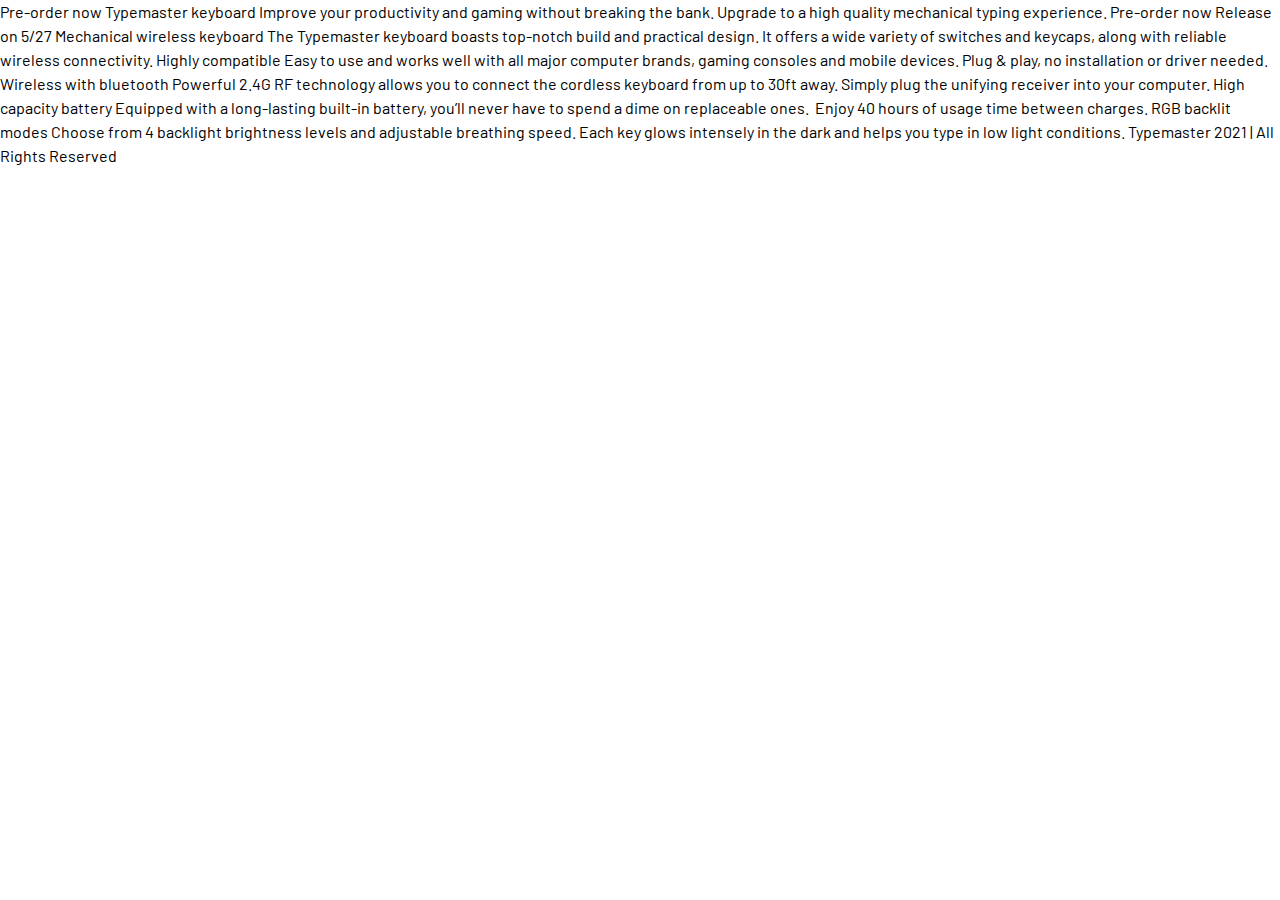
==== starter-code/index.html @ e9ad3c83 "first commit" ====
<!DOCTYPE html>
<html lang="en">
<head>
  <meta charset="UTF-8">
  <meta name="viewport" content="width=device-width, initial-scale=1.0">

  <link rel="icon" type="image/png" sizes="32x32" href="./assets/favicon-32x32.png">
  <link rel="preconnect" href="https://fonts.googleapis.com">
  <link rel="preconnect" href="https://fonts.gstatic.com" crossorigin>
  <link href="https://fonts.googleapis.com/css2?family=Barlow:wght@400;700&display=swap" rel="stylesheet"> 

  <link rel="stylesheet" href="/scss/main.css">
  
  <title>Frontend Mentor | Typemaster pre-launch landing page</title>
</head>
<body>
  Pre-order now

  Typemaster keyboard

  Improve your productivity and gaming without breaking the bank. Upgrade to a high quality 
  mechanical typing experience.

  Pre-order now
  Release on 5/27

  Mechanical wireless keyboard
  The Typemaster keyboard boasts top-notch build and practical design. It offers a wide variety 
  of switches and keycaps, along with reliable wireless connectivity.

  Highly compatible
  Easy to use and works well with all major computer brands, gaming consoles and mobile devices. 
  Plug & play, no installation or driver needed.

  Wireless with bluetooth
  Powerful 2.4G RF technology allows you to connect the cordless keyboard from up to 30ft away. 
  Simply plug the unifying receiver into your computer.

  High capacity battery
  Equipped with a long-lasting built-in battery, you’ll never have to spend a dime on replaceable ones. 
  Enjoy 40 hours of usage time between charges.

  RGB backlit modes
  Choose from 4 backlight brightness levels and adjustable breathing speed. Each key glows intensely in the dark and helps
  you type in low light conditions.

  Typemaster 2021 | All Rights Reserved
</body>
</html>
---- scss/main.css ----
/* Box sizing rules */
*,
*::before,
*::after {
  -webkit-box-sizing: border-box;
          box-sizing: border-box;
}

/* Remove default margin */
body,
h1,
h2,
h3,
h4,
p,
figure,
blockquote,
dl,
dd {
  margin: 0;
}

/* Remove list styles on ul, ol elements with a list role, which suggests default styling will be removed */
ul[role='list'],
ol[role='list'] {
  list-style: none;
}

/* Set core root defaults */
html:focus-within {
  scroll-behavior: smooth;
}

/* Set core body defaults */
body {
  min-height: 100vh;
  text-rendering: optimizeSpeed;
  line-height: 1.5;
  font-family: 'Barlow', sans-serif;
}

/* A elements that don't have a class get default styles */
a:not([class]) {
  text-decoration-skip-ink: auto;
}

/* Make images easier to work with */
img,
picture {
  max-width: 100%;
  display: block;
}

/* Inherit fonts for inputs and buttons */
input,
button,
textarea,
select {
  font: inherit;
}

/* Remove all animations, transitions and smooth scroll for people that prefer not to see them */
@media (prefers-reduced-motion: reduce) {
  html:focus-within {
    scroll-behavior: auto;
  }
  *,
  *::before,
  *::after {
    -webkit-animation-duration: 0.01ms !important;
            animation-duration: 0.01ms !important;
    -webkit-animation-iteration-count: 1 !important;
            animation-iteration-count: 1 !important;
    -webkit-transition-duration: 0.01ms !important;
            transition-duration: 0.01ms !important;
    scroll-behavior: auto !important;
  }
}

/*=============
     #Colors
  =============
*/
/*================
     #Font-size
  ================
*/
/*# sourceMappingURL=main.css.map */
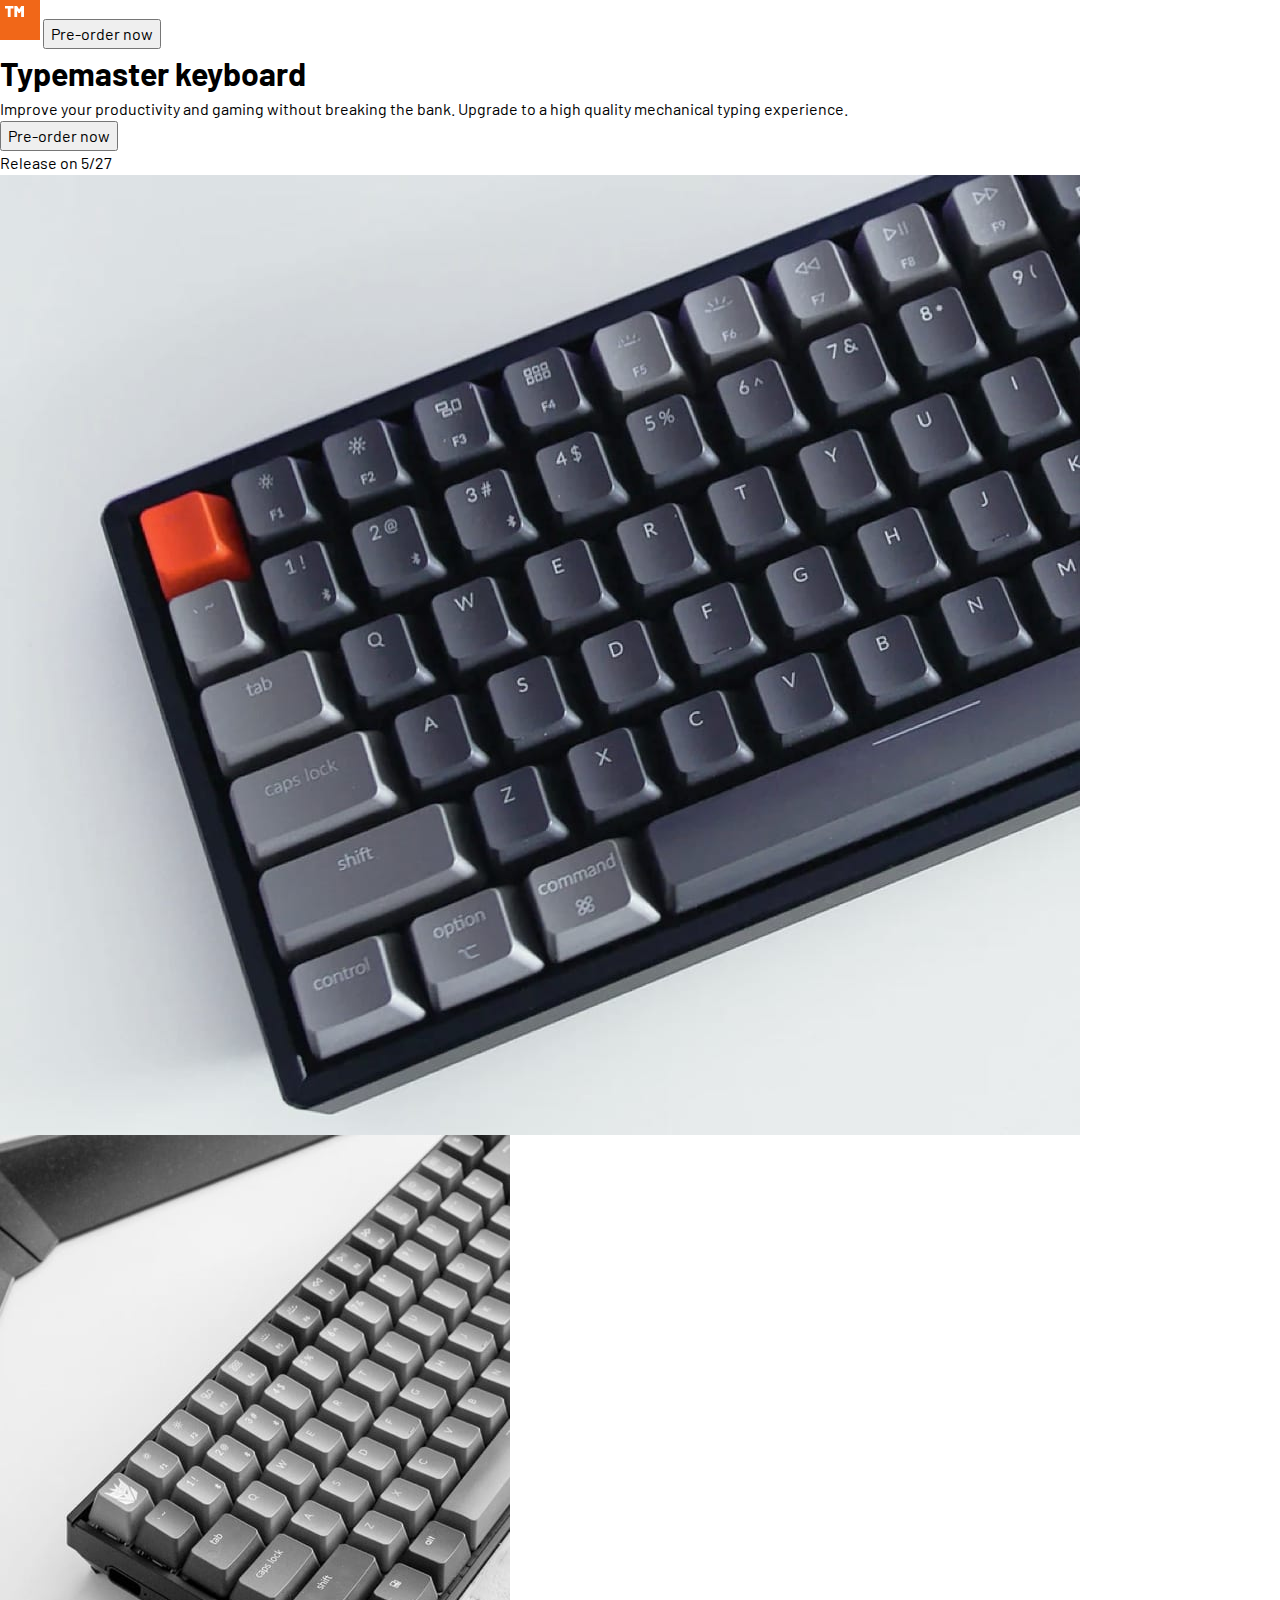
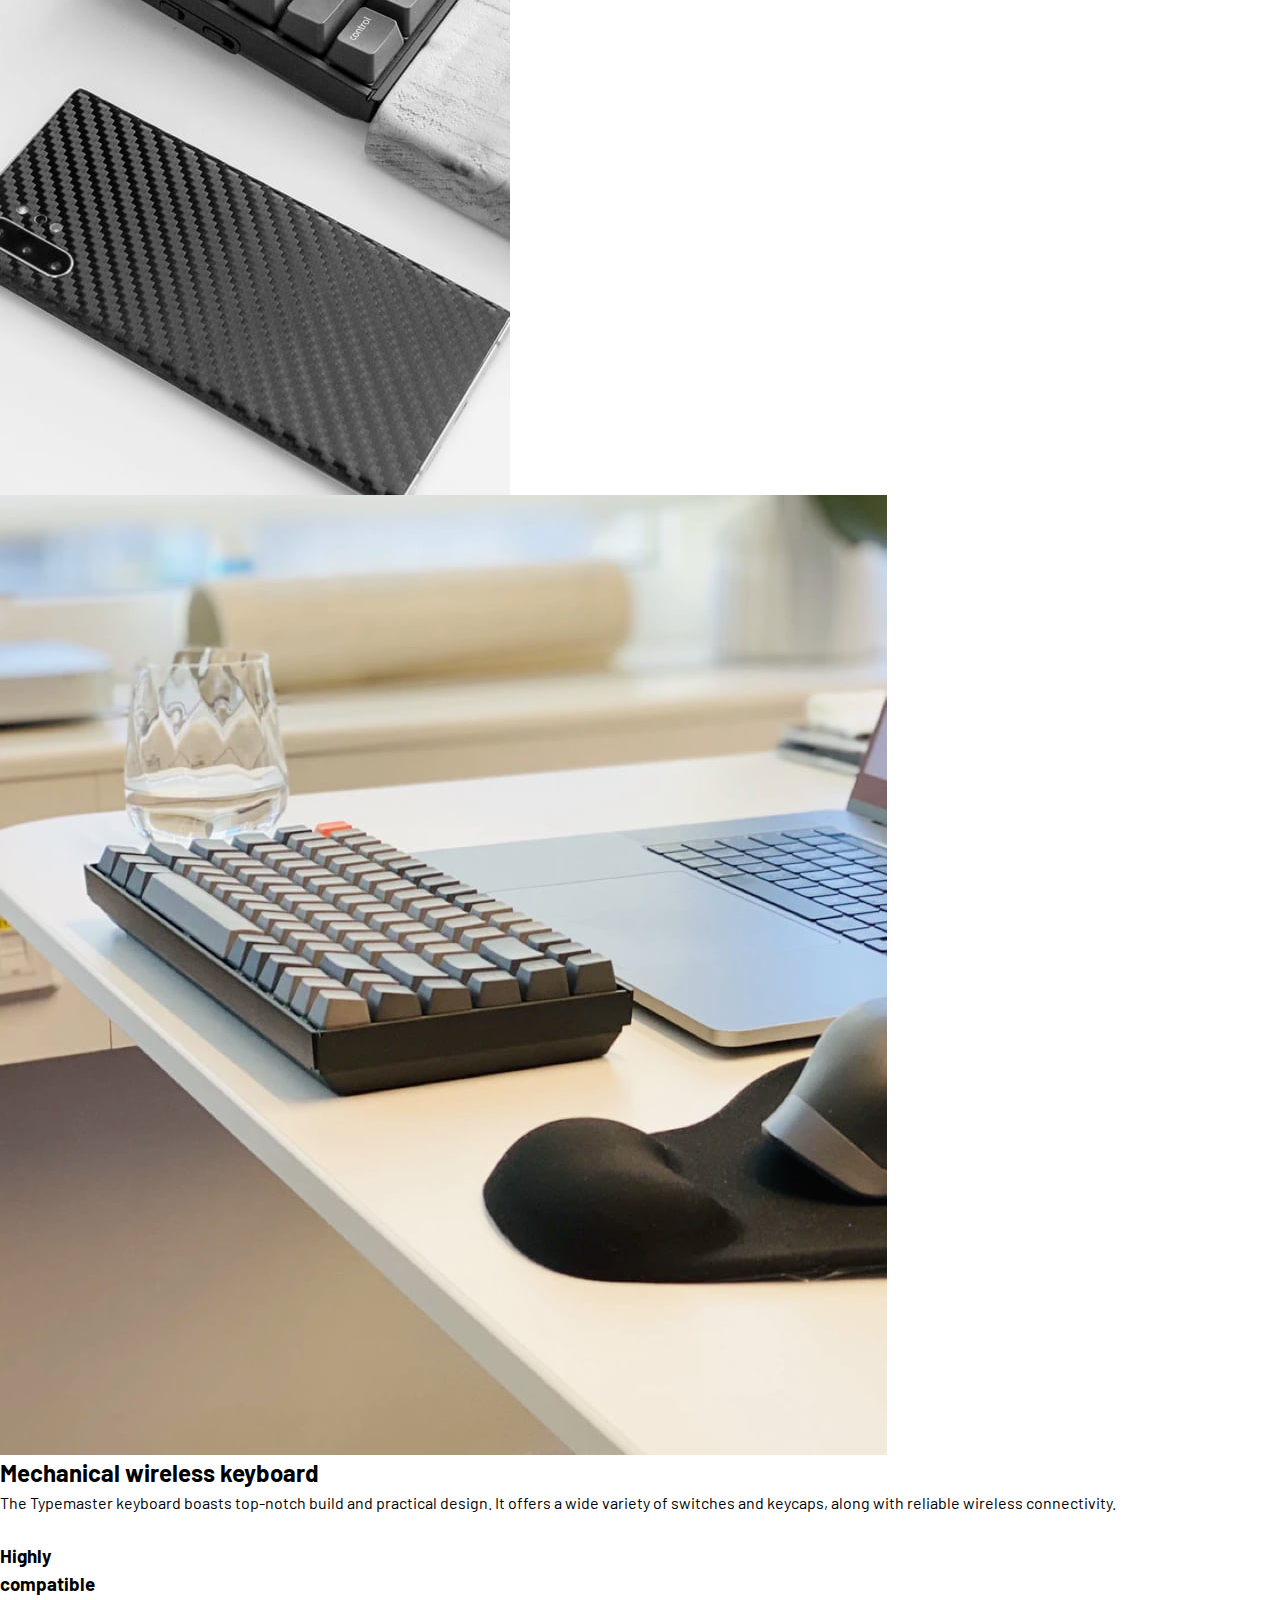
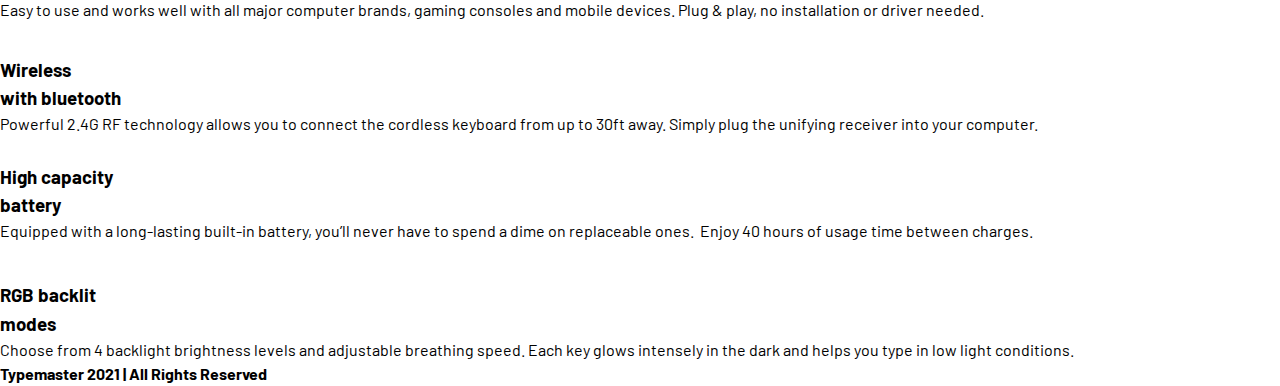
==== commit 1cc42921: "html content" ====
--- a/starter-code/index.html
+++ b/starter-code/index.html
@@ -14,36 +14,173 @@
   <title>Frontend Mentor | Typemaster pre-launch landing page</title>
 </head>
 <body>
-  Pre-order now
 
-  Typemaster keyboard
+  <div>
 
-  Improve your productivity and gaming without breaking the bank. Upgrade to a high quality 
-  mechanical typing experience.
+    <!-- Header -->
 
-  Pre-order now
-  Release on 5/27
+    <header>
 
-  Mechanical wireless keyboard
-  The Typemaster keyboard boasts top-notch build and practical design. It offers a wide variety 
-  of switches and keycaps, along with reliable wireless connectivity.
+      <nav>
 
-  Highly compatible
-  Easy to use and works well with all major computer brands, gaming consoles and mobile devices. 
-  Plug & play, no installation or driver needed.
+        <svg width="40" height="40" xmlns="http://www.w3.org/2000/svg">
+          <g fill="none" fill-rule="evenodd">
+            <path fill="#F16718" d="M0 0h40v40H0z"/>
+            <path d="M10.342 17c.182 0 .288-.11.288-.299v-8.03c0-.078.046-.125.122-.125h2.443c.182 0 .288-.11.288-.299V6.3c0-.189-.106-.299-.288-.299H5.288C5.106 6 5 6.11 5 6.299v1.948c0 .189.106.299.288.299h2.368c.076 0 .121.047.121.125v8.03c0 .189.106.299.288.299h2.277zm6.57 0c.183 0 .29-.11.29-.299v-5.547c0-.125.09-.141.151-.047l.94 1.619a.37.37 0 00.35.204h1.062a.37.37 0 00.35-.204l.94-1.619c.06-.094.152-.078.152.047v5.547c0 .189.106.299.288.299h2.277c.182 0 .288-.11.288-.299V6.3C24 6.11 23.894 6 23.712 6H21.45a.37.37 0 00-.349.204L19.265 9.3c-.045.094-.136.094-.182 0l-1.836-3.096a.37.37 0 00-.35-.204h-2.26c-.183 0-.289.11-.289.299V16.7c0 .189.106.299.289.299h2.276z" 
+            fill="#FFF" fill-rule="nonzero"/>
+          </g>
+        </svg>
 
-  Wireless with bluetooth
-  Powerful 2.4G RF technology allows you to connect the cordless keyboard from up to 30ft away. 
-  Simply plug the unifying receiver into your computer.
+        <button>Pre-order now</button>
+      </nav>
+    </header>
+  </div>
 
-  High capacity battery
-  Equipped with a long-lasting built-in battery, you’ll never have to spend a dime on replaceable ones. 
-  Enjoy 40 hours of usage time between charges.
+    <!-- Main content -->
 
-  RGB backlit modes
-  Choose from 4 backlight brightness levels and adjustable breathing speed. Each key glows intensely in the dark and helps
-  you type in low light conditions.
+    <main>
 
-  Typemaster 2021 | All Rights Reserved
+      <!-- Page intro -->
+      <section>
+
+        <div>
+
+          <div>
+
+            <h1>Typemaster keyboard</h1>
+            <p>Improve your productivity and gaming without breaking the bank. Upgrade to a high quality 
+              mechanical typing experience.
+            </p>
+            <div>
+              <button>Pre-order now</button>
+              <p> Release on 5/27</p>
+            </div>
+          </div>
+
+          <div>
+            <picture>
+              <source media="(min-width: 900px)" srcset="./assets/desktop/image-keyboard.jpg">
+              <source media="(min-width: 500px)" srcset="./assets/tablet/image-keyboard.jpg">
+
+              <img src="./assets/mobile/image-keyboard.jpg" alt="keyboard">
+            </picture>
+          </div>
+
+          <div></div>
+        </div>
+      </section>
+
+      <!-- Wireless Keyboard section -->
+
+      <section>
+
+        <div>
+
+          <div>
+            <picture>
+              <source media="(min-width: 900px)" srcset="./assets/desktop/image-phone-and-keyboard.jpg">
+              <source media="(min-width: 500px)" srcset="./assets/tablet/image-phone-and-keyboard.jpg">
+  
+              <img src="./assets/mobile/image-phone-and-keyboard.jpg" alt="keyboard">
+            </picture>
+          </div>
+
+          <div>
+            <picture>
+              <source media="(min-width: 900px)" srcset="./assets/desktop/image-glass-and-keyboard.jpg">
+              <source media="(min-width: 500px)" srcset="./assets/tablet/image-glass-and-keyboard.jpg">
+  
+              <img src="./assets/mobile/image-glass-and-keyboard.jpg" alt="keyboard">
+            </picture>
+          </div>
+
+          <div>
+            <h2> Mechanical wireless keyboard</h2>
+            <p> The Typemaster keyboard boasts top-notch build and practical design. It offers a wide variety 
+              of switches and keycaps, along with reliable wireless connectivity.</p>
+          </div>
+
+          <div></div>
+        </div>
+      </section>
+
+      
+      <!-- Extra info -->
+
+    <section>
+      <div>
+
+        <div>
+          <div>
+            <svg width="26" height="21" xmlns="http://www.w3.org/2000/svg">
+              <path d="M15.673 17.755l2.253 2.939H7.51l2.253-2.939h5.91zM23.183.45a1.96 1.96 0 011.96 1.96v12.08a1.96 1.96 0 01-1.96 1.96H1.96A1.96 1.96 0 010 14.489V2.41A1.96 1.96 0 011.96.448z" 
+              fill="#FFF" 
+              fill-rule="nonzero"/>
+            </svg>
+          </div>
+
+          <h3>Highly <br> compatible</h3>
+          <p>Easy to use and works well with all major computer brands, gaming consoles and mobile devices. 
+            Plug & play, no installation or driver needed.</p>
+        </div>
+
+        <div>
+          <div>
+            <svg width="19" height="28" xmlns="http://www.w3.org/2000/svg">
+              <path d="M11.947 13.93l5.974-5.999a1.653 1.653 0 00-.25-2.537L10.076.282a1.663 1.663 0 00-2.592 1.37v7.942L3.533 5.6a1.641 1.641 0 00-2.326-.01 1.652 1.652 0 00-.01 2.336l5.953 6.002-5.953 6.002a1.653 1.653 0 00.01 2.338 1.64 1.64 0 002.326-.01l3.95-3.994v7.941c0 .61.348 1.172.887 1.459a1.659 1.659 0 001.705-.09l7.596-5.11a1.655 1.655 0 00.25-2.538l-5.974-5.996zm-1.111-9.173l3.358 2.26-3.358 3.372V4.757zm0 18.348v-5.632l3.358 3.372-3.358 2.26z" 
+              fill="#FFF" 
+              fill-rule="nonzero"/>
+            </svg>
+          </div>
+
+          <h3>Wireless<br>with bluetooth</h3>
+          <p>Powerful 2.4G RF technology allows you to connect the cordless keyboard from up to 30ft away. 
+            Simply plug the unifying receiver into your computer.</p>
+        </div>
+
+        <div>
+          <div>
+            <svg width="32" height="21" xmlns="http://www.w3.org/2000/svg">
+              <path d="M29.655 4.333h-.322V4A3.67 3.67 0 0025.667.333h-22A3.67 3.67 0 000 4v12.667a3.67 3.67 0 003.667 3.666h22a3.67 3.67 0 003.666-3.666v-.334h.322A2.336 2.336 0 0031.988 14V6.667a2.336 2.336 0 00-2.333-2.334zm-20.322 11a1 1 0 01-1 1H5a1 1 0 01-1-1v-10a1 1 0 011-1h3.333a1 1 0 011 1v10zm8 0a1 1 0 01-1 1H13a1 1 0 01-1-1v-10a1 1 0 011-1h3.333a1 1 0 011 1v10zm8 0a1 1 0 01-1 1H21a1 1 0 01-1-1v-10a1 1 0 011-1h3.333a1 1 0 011 1v10z" 
+              fill="#FFF" 
+              fill-rule="nonzero"/>
+            </svg>
+          </div>
+
+          <h3>High capacity<br>battery</h3>
+          <p>Equipped with a long-lasting built-in battery, you’ll never have to spend a dime on replaceable ones. 
+            Enjoy 40 hours of usage time between charges.</p>
+        </div>
+
+        <div>
+          <div>
+            <svg width="32" height="32" xmlns="http://www.w3.org/2000/svg">
+              <path d="M20 28v1.667A2.345 2.345 0 0117.667 32h-3.334C13.213 32 12 31.147 12 29.28V28h8zm5.47-3.947l1.845 1.846a1 1 0 11-1.415 1.414l-1.845-1.845a1 1 0 111.414-1.415zm-17.523 0a1 1 0 010 1.415L6.1 27.313a.997.997 0 01-1.414 0 1 1 0 010-1.414l1.845-1.846a1 1 0 011.415 0zM14 6.88c2.813-.6 5.693.093 7.88 1.867A9.297 9.297 0 0125.333 16c0 2.88-1.306 5.547-3.56 7.333-.92.72-1.52 1.654-1.706 2.667v.013C20.04 26 20.027 26 20 26h-8l-.047.002-.046.011V26c-.187-1.053-.734-1.96-1.52-2.547-2.907-2.2-4.267-5.8-3.52-9.426.733-3.534 3.6-6.414 7.133-7.147zM31 15a1 1 0 010 2h-2.61a1 1 0 010-2H31zM3.61 15a1 1 0 010 2H1a1 1 0 010-2h2.61zm12.723-5c-.546 0-1 .453-1 1 0 .547.454 1 1 1A3.665 3.665 0 0120 15.667c0 .546.453 1 1 1 .547 0 1-.454 1-1A5.679 5.679 0 0016.333 10zm10.982-5.315a1 1 0 010 1.415l-1.846 1.845a1.003 1.003 0 01-1.414 0 1 1 0 010-1.414L25.9 4.685a1 1 0 011.415 0zm-21.214 0l1.846 1.846a1 1 0 11-1.415 1.414L4.687 6.1A1 1 0 116.1 4.685zM16 0a1 1 0 011 1v2.61a1 1 0 01-2 0V1a1 1 0 011-1z" 
+              fill="#FFF" 
+              fill-rule="nonzero"/>
+            </svg>
+          </div>
+
+          <h3>RGB backlit<br>modes</h3>
+          <p>Choose from 4 backlight brightness levels and adjustable breathing speed. Each key glows intensely in the dark and helps
+            you type in low light conditions.</p>
+        </div>
+      </div>
+     </section>
+    </main>
+
+    <!-- Footer -->
+    
+    <footer>
+      <h4>Typemaster 2021 | All Rights Reserved</h4>
+    </footer>
 </body>
+
+<!-- 
+    
+  
+  
+
+  
+-->
 </html>